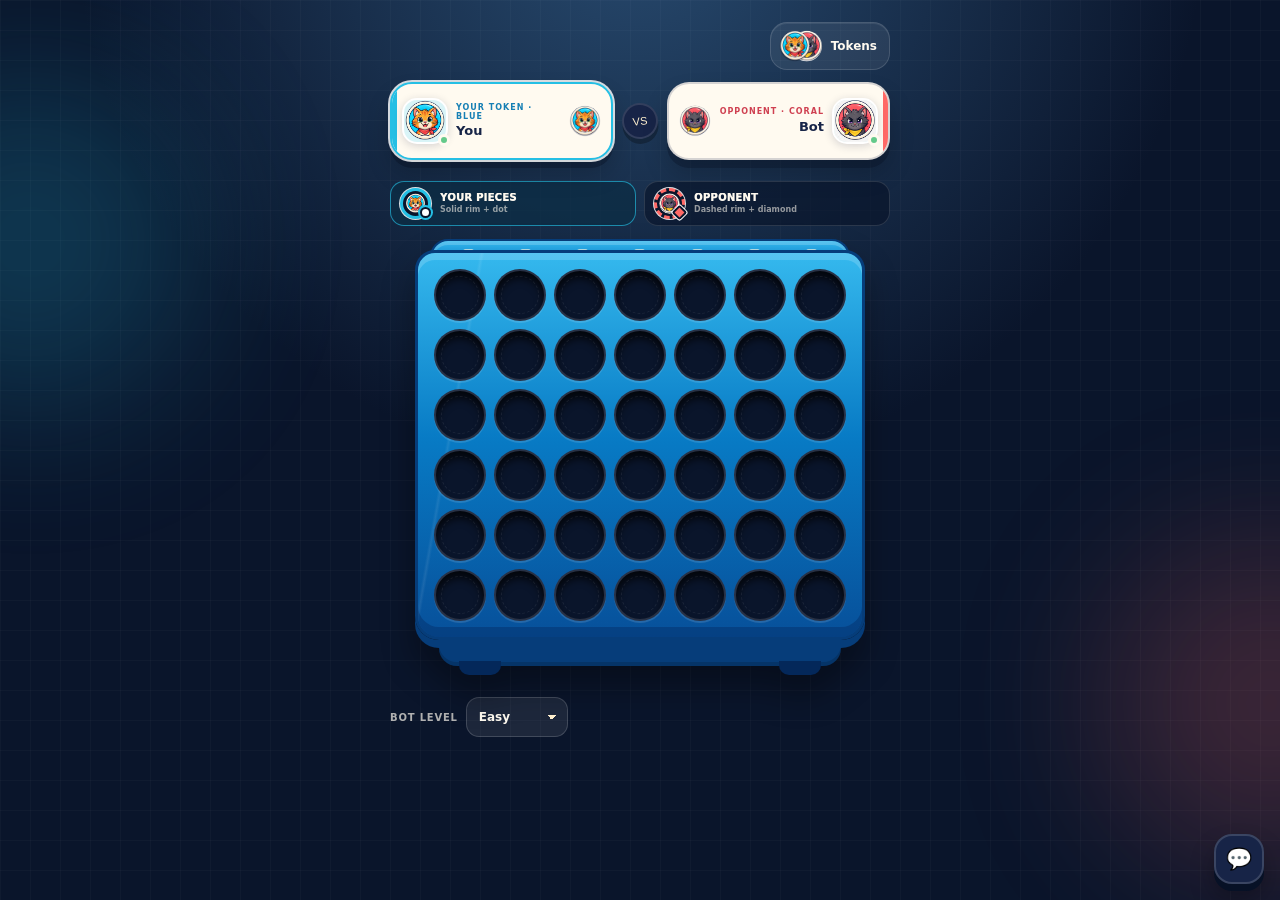
==== index.html @ 266e72fd "Implement tie game logic and enhance UI for tie results" ====
<!doctype html>
<html lang="en">
<head>
<meta charset="utf-8">
<meta name="viewport" content="width=device-width,initial-scale=1,viewport-fit=cover">
<meta name="theme-color" content="#13233f">
<title>Pocket Four</title>
<link rel="stylesheet" href="https://usions.com/usion-design-system.css">
<link rel="stylesheet" href="style.css?v=23">
</head>

<body>

<div class="room-glow room-glow-one" aria-hidden="true"></div>
<div class="room-glow room-glow-two" aria-hidden="true"></div>

<main class="phone game-shell">
  <header class="game-heading">
    <button id="tokenEditBtn" class="token-edit-btn" type="button" aria-label="Choose a token pair">
      <span class="token-edit-stack" aria-hidden="true">
        <img id="tokenEditPreview1" src="assets/tokens/whisker-rivals-1.png" alt="">
        <img id="tokenEditPreview2" src="assets/tokens/whisker-rivals-2.png" alt="">
      </span>
      <span>Tokens</span>
    </button>
  </header>

  <section class="topbar" aria-label="Players">
    <article class="player left" id="player1Panel">
      <div class="player-portrait">
        <img id="player1Avatar" src="assets/tokens/whisker-rivals-1.png" alt="Player one avatar">
        <span class="presence-dot" aria-hidden="true"></span>
      </div>
      <div class="player-copy">
        <span class="seat-label" id="player1SeatLabel">Your token · Blue</span>
        <div class="name" id="player1Name">You</div>
        <div class="wins" id="player1Wins">Wins <span>0</span></div>
      </div>
      <img class="player-token" id="player1Token" src="assets/tokens/whisker-rivals-1.png" alt="Player one token">
    </article>

    <div class="versus-mark" aria-hidden="true"><span>VS</span></div>

    <article class="player right" id="player2Panel">
      <img class="player-token" id="player2Token" src="assets/tokens/whisker-rivals-2.png" alt="Player two token">
      <div class="player-copy player-copy-right">
        <span class="seat-label" id="player2SeatLabel">Opponent · Coral</span>
        <div class="name" id="player2Name">Bot</div>
        <div class="wins" id="player2Wins">Wins <span>0</span></div>
      </div>
      <div class="player-portrait">
        <img id="player2Avatar" src="assets/tokens/whisker-rivals-2.png" alt="Player two avatar">
        <span class="presence-dot" aria-hidden="true"></span>
      </div>
    </article>
  </section>

  <div class="sr-only" id="status" role="status" aria-live="polite">Your turn</div>

  <div class="ownership-legend" id="ownershipLegend" aria-label="Token ownership guide">
    <div class="owner-key owner-key-you" id="yourOwnerKey" data-player="1">
      <span class="owner-token-frame" aria-hidden="true">
        <img id="yourLegendToken" src="assets/tokens/whisker-rivals-1.png" alt="">
      </span>
      <span class="owner-key-copy"><strong>Your pieces</strong><small>Solid rim + dot</small></span>
    </div>
    <div class="owner-key owner-key-opponent" id="opponentOwnerKey" data-player="2">
      <span class="owner-token-frame" aria-hidden="true">
        <img id="opponentLegendToken" src="assets/tokens/whisker-rivals-2.png" alt="">
      </span>
      <span class="owner-key-copy"><strong>Opponent</strong><small>Dashed rim + diamond</small></span>
    </div>
  </div>

  <section class="board-stage" aria-label="Four in a row game board" aria-describedby="ownershipLegend">
    <div class="board-lip" aria-hidden="true">
      <span></span><span></span><span></span><span></span><span></span><span></span><span></span>
    </div>
    <div id="board"></div>
    <div class="board-foot" aria-hidden="true"><span></span><span></span></div>
  </section>

  <div id="winnerBanner" class="winner-banner" hidden>
    <span class="winner-banner-emoji" id="winnerEmoji">🏆</span>
    <span class="winner-banner-text"><strong id="winnerNameDisplay">Player</strong><span id="winnerVerb"> wins the shelf!</span></span>
    <div class="winner-banner-actions">
      <button class="winner-btn" id="winnerPlayAgain" type="button">Rematch</button>
    </div>
  </div>

  <div class="controls">
    <label class="difficulty-control" id="difficultyControl">
      <span>Bot level</span>
      <select id="difficulty">
        <option value="1">Easy</option>
        <option value="3">Medium</option>
        <option value="5">Hard</option>
      </select>
    </label>
  </div>
</main>

<button id="chatToggle" class="chat-toggle" type="button"
  aria-label="Түргэн чат" aria-expanded="false" aria-controls="chatPicker">💬</button>
<div id="chatPicker" class="chat-picker" aria-hidden="true">
  <div class="chat-picker-title">Түргэн чат</div>
  <div class="chat-phrases" id="chatPhrases"></div>
  <form id="customChatForm" class="custom-chat-form" hidden>
    <button id="customChatBack" class="custom-chat-back" type="button" aria-label="Back to quick chat">←</button>
    <input id="customChatInput" class="custom-chat-input" type="text" maxlength="80"
      autocomplete="off" enterkeyhint="send" aria-label="Custom message" placeholder="Type a message…">
    <button class="custom-chat-send" type="submit">Send</button>
  </form>
</div>

<div id="reactionLayer" class="reaction-layer" aria-live="polite"></div>

<div id="waitingOverlay" class="waiting-overlay" aria-hidden="true">
  <section class="waiting-card" role="dialog" aria-modal="true" aria-labelledby="prepTitle">
    <header class="prep-header">
      <div>
        <p class="prep-kicker">Match preparation</p>
        <h2 id="prepTitle">Choose your token pair</h2>
        <p id="prepSubtitle">Pick a set now. Your seat decides which side you play.</p>
      </div>
      <button id="tokenPickerClose" class="picker-close" type="button" aria-label="Close token picker">×</button>
    </header>

    <div id="tokenSetGrid" class="token-set-grid" role="radiogroup" aria-label="Token pairs"></div>

    <footer class="prep-footer">
      <div class="selected-pair" aria-live="polite">
        <span class="selected-pair-label">Selected</span>
        <strong id="selectedTokenName">Whisker Rivals</strong>
      </div>
      <button id="tokenConfirmBtn" class="confirm-token-btn" type="button">Use this pair</button>
    </footer>

    <div class="lobby-wait" id="lobbyWait">
      <div class="waiting-spinner" aria-hidden="true"></div>
      <div>
        <p class="waiting-text">Waiting for opponent…</p>
        <p class="waiting-note">You can keep browsing while the room fills.</p>
      </div>
      <div class="waiting-actions">
        <button class="waiting-invite-btn hidden" id="inviteBtn" type="button">Invite a friend</button>
        <button class="waiting-bot-btn" id="playBotBtn" type="button">Play the bot</button>
      </div>
    </div>
  </section>
</div>

<script src="https://usions.com/usion-sdk.js"></script>
<script src="script.js?v=25"></script>

</body>
</html>
---- style.css ----
:root{
  --night:#13233f;
  --night-deep:#0a152b;
  --ink:#172447;
  --muted:#6e7690;
  --paper:#fffaf0;
  --cream:#fff0cf;
  --blue:#25bfe4;
  --blue-deep:#167fb4;
  --board-light:#35b9ee;
  --board-mid:#087bc5;
  --board-deep:#07509a;
  --board-edge:#063d7a;
  --board-shadow:#04285a;
  --coral:#ff6966;
  --coral-deep:#cf4051;
  --gold:#ffd166;
  --green:#64c98a;
  --cell-size:clamp(34px,10.35vw,52px);
  --cell-gap:clamp(5px,1.6vw,8px);
  color-scheme:dark;
}

*{box-sizing:border-box}

.sr-only{
  position:absolute!important;
  width:1px!important;
  height:1px!important;
  padding:0!important;
  margin:-1px!important;
  overflow:hidden!important;
  clip:rect(0,0,0,0)!important;
  white-space:nowrap!important;
  border:0!important;
}

html{min-height:100%;background:var(--night-deep)}

body{
  margin:0;
  min-height:100vh;
  min-height:100svh;
  overflow-x:hidden;
  background:
    linear-gradient(rgba(255,255,255,.025) 1px,transparent 1px),
    linear-gradient(90deg,rgba(255,255,255,.025) 1px,transparent 1px),
    radial-gradient(circle at 50% -10%,#284b70 0,transparent 48%),
    var(--night-deep);
  background-size:30px 30px,30px 30px,auto,auto;
  color:var(--paper);
  display:flex;
  justify-content:center;
  font-family:"Avenir Next","Segoe UI",system-ui,sans-serif;
  -webkit-font-smoothing:antialiased;
  -webkit-user-select:none;
  user-select:none;
  -webkit-touch-callout:none;
}

button,select,input{font:inherit}
button{touch-action:manipulation}
button:focus-visible,select:focus-visible,input:focus-visible,.cell:focus-visible{
  outline:3px solid var(--gold);
  outline-offset:3px;
}

.room-glow{
  position:fixed;
  width:340px;
  height:340px;
  border-radius:50%;
  filter:blur(80px);
  opacity:.2;
  pointer-events:none;
}

.room-glow-one{left:-140px;top:8%;background:var(--blue)}
.room-glow-two{right:-160px;bottom:3%;background:var(--coral)}

.game-shell{
  position:relative;
  z-index:1;
  width:100%;
  max-width:560px;
  min-height:100svh;
  padding:max(22px,env(safe-area-inset-top)) 18px max(28px,env(safe-area-inset-bottom));
  display:flex;
  flex-direction:column;
  align-items:center;
}

.game-heading{
  width:min(100%,500px);
  display:flex;
  align-items:center;
  justify-content:flex-end;
  gap:16px;
  margin-bottom:12px;
}

.game-kicker,.prep-kicker{
  margin:0 0 3px;
  color:var(--gold);
  font-size:10px;
  font-weight:900;
  letter-spacing:1.7px;
  text-transform:uppercase;
}

.game-heading h1{
  margin:0;
  font-family:"Cooper Black","Arial Rounded MT Bold",system-ui,sans-serif;
  font-size:clamp(27px,7vw,38px);
  font-weight:900;
  line-height:.95;
  letter-spacing:-1.4px;
  color:var(--paper);
  text-shadow:0 3px 0 rgba(0,0,0,.28);
}

.token-edit-btn{
  min-height:46px;
  padding:7px 12px 7px 8px;
  border:1px solid rgba(255,255,255,.14);
  border-radius:17px;
  display:flex;
  align-items:center;
  gap:8px;
  background:rgba(255,255,255,.07);
  color:var(--paper);
  font-size:12px;
  font-weight:850;
  cursor:pointer;
  box-shadow:inset 0 1px rgba(255,255,255,.08);
  transition:transform .16s ease,background .16s ease;
}

.token-edit-btn:hover{background:rgba(255,255,255,.12);transform:translateY(-1px)}
.token-edit-btn:active{transform:translateY(1px)}

.token-edit-stack{position:relative;width:44px;height:32px;display:block}
.token-edit-stack img{
  position:absolute;
  top:0;
  width:32px;
  height:32px;
  border-radius:50%;
  object-fit:cover;
  clip-path:circle(48%);
  filter:drop-shadow(0 2px 2px rgba(0,0,0,.28));
}
.token-edit-stack img:first-child{left:0;z-index:2}
.token-edit-stack img:last-child{right:0}

.topbar{
  width:min(100%,500px);
  display:grid;
  grid-template-columns:minmax(0,1fr) 38px minmax(0,1fr);
  align-items:stretch;
  gap:8px;
  margin-bottom:12px;
}

.player{
  position:relative;
  min-width:0;
  min-height:78px;
  padding:10px;
  border:2px solid rgba(23,36,71,.1);
  border-radius:22px;
  display:flex;
  align-items:center;
  gap:8px;
  overflow:hidden;
  background:var(--paper);
  color:var(--ink);
  box-shadow:0 8px 0 rgba(4,13,29,.28),0 14px 25px rgba(0,0,0,.2);
}

.player::before{
  content:"";
  position:absolute;
  inset:0 auto 0 0;
  width:5px;
  background:var(--blue);
}

.player.right::before{left:auto;right:0;background:var(--coral)}

.player.is-you{
  border-color:var(--owner-accent,var(--blue));
  box-shadow:0 0 0 2px rgba(255,255,255,.82),0 8px 0 rgba(4,13,29,.3),0 14px 25px rgba(0,0,0,.2);
}
.player.left{--owner-accent:var(--blue)}
.player.right{--owner-accent:var(--coral)}
.player.is-opponent{border-color:rgba(23,36,71,.18)}

.player-portrait{
  position:relative;
  flex:0 0 46px;
  width:46px;
  height:46px;
}

.player-portrait img{
  width:100%;
  height:100%;
  border-radius:15px;
  object-fit:cover;
  background:#d9f4f7;
  border:2px solid #fff;
  box-shadow:0 2px 8px rgba(23,36,71,.18);
}

.presence-dot{
  position:absolute;
  right:-2px;
  bottom:-2px;
  width:12px;
  height:12px;
  border:3px solid var(--paper);
  border-radius:50%;
  background:var(--green);
}

.player-copy{min-width:0;flex:1}
.player-copy-right{text-align:right}
.seat-label{
  display:block;
  color:var(--blue-deep);
  font-size:8px;
  line-height:1.1;
  font-weight:900;
  letter-spacing:1px;
  text-transform:uppercase;
}
.right .seat-label{color:var(--coral-deep)}

.player .name{
  max-width:100%;
  margin-top:2px;
  overflow:hidden;
  text-overflow:ellipsis;
  white-space:nowrap;
  font-size:13px;
  font-weight:900;
}

.player .wins{margin-top:2px;color:var(--muted);font-size:10px;font-weight:750}
.player .wins span{color:var(--ink);font-size:12px;font-weight:950}

.player-token{
  flex:0 0 32px;
  width:32px;
  height:32px;
  border-radius:50%;
  object-fit:cover;
  clip-path:circle(48%);
  filter:drop-shadow(0 2px 2px rgba(23,36,71,.25));
}

.versus-mark{display:flex;align-items:center;justify-content:center}
.versus-mark span{
  width:36px;
  height:36px;
  border-radius:50%;
  display:grid;
  place-items:center;
  background:var(--ink);
  color:var(--cream);
  border:2px solid rgba(255,255,255,.12);
  font-family:"Cooper Black","Arial Rounded MT Bold",sans-serif;
  font-size:11px;
  transform:rotate(-6deg);
  box-shadow:0 5px 0 rgba(0,0,0,.28);
}

.turn-indicator{
  position:relative;
  width:min(100%,500px);
  min-height:42px;
  padding:10px 50px;
  border:1px solid rgba(255,255,255,.14);
  border-radius:15px;
  background:rgba(255,255,255,.07);
  color:var(--paper);
  text-align:center;
  font-size:13px;
  font-weight:850;
  letter-spacing:.15px;
  box-shadow:inset 0 1px rgba(255,255,255,.06);
}

.turn-indicator::before{
  content:"";
  position:absolute;
  left:14px;
  top:50%;
  width:24px;
  height:6px;
  border-radius:99px;
  background:linear-gradient(90deg,var(--blue),var(--coral));
  transform:translateY(-50%);
  box-shadow:0 0 14px rgba(37,191,228,.5);
}
.turn-indicator[data-owner]::before{
  width:11px;
  height:11px;
  border:2px solid var(--night-deep);
  background:var(--blue);
  box-shadow:0 0 0 2px #fff,0 0 14px rgba(37,191,228,.55);
}
.turn-indicator[data-player="2"]::before{background:var(--coral);box-shadow:0 0 0 2px #fff,0 0 14px rgba(255,105,102,.55)}
.turn-indicator[data-owner="opponent"]::before{border-radius:2px;transform:translateY(-50%) rotate(45deg)}

.ownership-legend{
  width:min(100%,500px);
  margin-top:9px;
  display:grid;
  grid-template-columns:repeat(2,minmax(0,1fr));
  gap:8px;
}

.owner-key{
  --chip-color:var(--blue);
  min-width:0;
  min-height:44px;
  padding:6px 9px;
  border:1px solid rgba(255,255,255,.13);
  border-radius:14px;
  display:flex;
  align-items:center;
  gap:9px;
  background:rgba(7,18,39,.58);
  color:var(--paper);
}

.owner-key[data-player="2"]{--chip-color:var(--coral)}
.owner-key-you{border-color:color-mix(in srgb,var(--chip-color) 65%,transparent);background:color-mix(in srgb,var(--chip-color) 12%,rgba(7,18,39,.72))}

.owner-token-frame{
  position:relative;
  flex:0 0 31px;
  width:31px;
  height:31px;
  padding:2px;
  border:3px solid var(--chip-color);
  border-radius:50%;
  background:var(--night-deep);
  box-shadow:0 0 0 1px rgba(255,255,255,.85);
}
.owner-key-opponent .owner-token-frame{border-style:dashed}
.owner-token-frame img{width:100%;height:100%;border-radius:50%;object-fit:cover;clip-path:circle(49%)}
.owner-token-frame::after{
  content:"";
  position:absolute;
  z-index:2;
  right:-3px;
  bottom:-2px;
  width:7px;
  height:7px;
  border:2px solid var(--night-deep);
  border-radius:50%;
  background:#fff;
  box-shadow:0 0 0 2px var(--chip-color);
}
.owner-key-opponent .owner-token-frame::after{
  border-radius:2px;
  background:var(--chip-color);
  box-shadow:0 0 0 1px #fff;
  transform:rotate(45deg);
}
.owner-key-copy{min-width:0;display:flex;flex-direction:column;line-height:1.05}
.owner-key-copy strong{overflow:hidden;text-overflow:ellipsis;white-space:nowrap;font-size:10px;font-weight:950;letter-spacing:.25px;text-transform:uppercase}
.owner-key-copy small{margin-top:3px;color:rgba(255,250,240,.57);font-size:8px;font-weight:700}

.board-stage{
  position:relative;
  width:max-content;
  max-width:100%;
  margin:13px auto 8px;
  padding-top:11px;
  filter:drop-shadow(0 20px 16px rgba(0,0,0,.34));
}

.board-lip{
  position:absolute;
  z-index:2;
  top:0;
  left:15px;
  right:15px;
  height:23px;
  padding:0 12px;
  display:grid;
  grid-template-columns:repeat(7,1fr);
  gap:var(--cell-gap);
  align-items:center;
  border:2px solid var(--board-edge);
  border-bottom:0;
  border-radius:18px 18px 3px 3px;
  background:linear-gradient(var(--board-light),var(--board-mid));
  box-shadow:inset 0 4px rgba(255,255,255,.18);
}

.board-lip span{
  justify-self:center;
  width:11px;
  height:5px;
  border-radius:99px;
  background:rgba(255,245,223,.65);
}

#board{
  position:relative;
  z-index:3;
  display:grid;
  grid-template-columns:repeat(7,var(--cell-size));
  grid-template-rows:repeat(6,var(--cell-size));
  gap:var(--cell-gap);
  padding:clamp(10px,3vw,16px);
  border:3px solid var(--board-edge);
  border-radius:20px 20px 24px 24px;
  background:
    linear-gradient(100deg,transparent 12%,rgba(255,255,255,.08) 12.5%,transparent 13%),
    linear-gradient(180deg,var(--board-light) 0%,var(--board-mid) 48%,var(--board-deep) 100%);
  box-shadow:
    inset 0 7px rgba(255,255,255,.17),
    inset 0 -10px rgba(1,28,77,.3),
    0 8px 0 var(--board-edge);
}

.board-foot{
  position:relative;
  z-index:1;
  height:22px;
  margin:4px 24px 0;
  border-radius:0 0 18px 18px;
  background:var(--board-edge);
  box-shadow:inset 0 -4px rgba(0,0,0,.15);
}

.board-foot span{
  position:absolute;
  bottom:-9px;
  width:42px;
  height:14px;
  border-radius:0 0 10px 10px;
  background:var(--board-shadow);
}
.board-foot span:first-child{left:20px}
.board-foot span:last-child{right:20px}

.cell{
  position:relative;
  width:var(--cell-size);
  height:var(--cell-size);
  padding:0;
  overflow:hidden;
  border:2px solid rgba(255,255,255,.12);
  border-radius:50%;
  display:flex;
  align-items:center;
  justify-content:center;
  background:var(--night-deep);
  cursor:pointer;
  box-shadow:
    inset 0 7px 9px rgba(0,0,0,.72),
    0 2px 0 rgba(255,255,255,.12);
  transition:transform .14s ease,filter .14s ease;
}

.cell:hover{transform:translateY(-1px);filter:brightness(1.12)}
.cell:active{transform:scale(.95)}

.cell::before{
  content:"";
  position:absolute;
  inset:11%;
  border-radius:50%;
  border:1px dashed rgba(255,255,255,.07);
  pointer-events:none;
}

.cell[data-player="1"],.drop-disk[data-player="1"]{
  --chip-color:var(--blue);
  --chip-well:#083c5b;
}
.cell[data-player="2"],.drop-disk[data-player="2"]{
  --chip-color:var(--coral);
  --chip-well:#5c1b31;
}
.cell[data-player]{
  border-color:color-mix(in srgb,var(--chip-color) 78%,white);
  background:var(--chip-well);
  box-shadow:inset 0 7px 9px rgba(0,0,0,.68),0 0 0 2px rgba(255,255,255,.18),0 2px 0 rgba(255,255,255,.15);
}

.token-art{
  position:relative;
  z-index:2;
  width:90%;
  height:90%;
  border-radius:50%;
  object-fit:cover;
  clip-path:circle(48%);
  pointer-events:none;
  filter:drop-shadow(0 3px 2px rgba(0,0,0,.35));
  animation:tokenSettle .24s cubic-bezier(.2,.9,.3,1.35) both;
}

.cell[data-player] .token-art,
.drop-disk[data-player] .token-art{
  width:80%;
  height:80%;
  border:4px solid var(--chip-color);
  outline:2px solid rgba(255,255,255,.92);
  outline-offset:0;
  clip-path:none;
  box-sizing:border-box;
  filter:drop-shadow(0 3px 2px rgba(0,0,0,.42));
}
.cell[data-owner="opponent"] .token-art,
.drop-disk[data-owner="opponent"] .token-art{border-style:dashed}

.cell[data-owner]::after{
  content:"";
  position:absolute;
  z-index:4;
  right:7%;
  bottom:7%;
  width:8px;
  height:8px;
  border:2px solid var(--night-deep);
  border-radius:50%;
  background:#fff;
  box-shadow:0 0 0 2px var(--chip-color),0 2px 3px rgba(0,0,0,.35);
  pointer-events:none;
}
.cell[data-owner="opponent"]::after{
  border-radius:2px;
  background:var(--chip-color);
  box-shadow:0 0 0 1px #fff,0 2px 3px rgba(0,0,0,.35);
  transform:rotate(45deg);
}

.drop-disk{
  position:absolute;
  z-index:10;
  border-radius:50%;
  display:grid;
  place-items:center;
  overflow:visible;
  pointer-events:none;
}

.drop-disk .token-art{animation:none}

.cell.last-inserted{animation:lastInsertedGlow 1.2s ease-in-out infinite alternate}
.cell.winner{z-index:5;animation:winnerCell .58s ease infinite alternate!important}
.cell.winner .token-art{filter:drop-shadow(0 0 9px var(--gold)) brightness(1.12)}

@keyframes tokenSettle{from{transform:scale(.62) rotate(-9deg)}to{transform:scale(1) rotate(0)}}
@keyframes lastInsertedGlow{from{box-shadow:inset 0 7px 9px rgba(0,0,0,.72),0 0 0 2px rgba(255,209,102,.45)}to{box-shadow:inset 0 7px 9px rgba(0,0,0,.72),0 0 0 4px rgba(255,209,102,.95),0 0 18px rgba(255,209,102,.55)}}
@keyframes winnerCell{from{transform:translateY(0) scale(1)}to{transform:translateY(-3px) scale(1.08)}}

.controls{
  width:min(100%,500px);
  min-height:54px;
  margin-top:16px;
  display:flex;
  align-items:center;
  justify-content:space-between;
  gap:12px;
}

.difficulty-control{
  display:flex;
  align-items:center;
  gap:8px;
  color:rgba(255,250,240,.68);
  font-size:10px;
  font-weight:850;
  letter-spacing:.8px;
  text-transform:uppercase;
}

select{
  min-height:40px;
  padding:7px 34px 7px 12px;
  border:1px solid rgba(255,255,255,.16);
  border-radius:13px;
  appearance:none;
  -webkit-appearance:none;
  background:
    linear-gradient(45deg,transparent 50%,var(--cream) 50%) calc(100% - 15px) 17px/5px 5px no-repeat,
    linear-gradient(135deg,var(--cream) 50%,transparent 50%) calc(100% - 10px) 17px/5px 5px no-repeat,
    rgba(255,255,255,.08);
  color:var(--paper);
  font-size:12px;
  font-weight:800;
  cursor:pointer;
}

select option{background:var(--night);color:var(--paper)}
.board-tip{margin:0;color:rgba(255,250,240,.55);font-size:11px;line-height:1.35;text-align:right}

.winner-banner{
  width:min(100%,500px);
  margin-top:18px;
  padding:12px 13px;
  border:2px solid rgba(23,36,71,.1);
  border-radius:20px;
  display:flex;
  align-items:center;
  gap:10px;
  flex-wrap:wrap;
  position:relative;
  overflow:hidden;
  background:var(--paper);
  color:var(--ink);
  box-shadow:0 8px 0 rgba(4,13,29,.26),0 14px 28px rgba(0,0,0,.2);
  animation:bannerSlide .34s cubic-bezier(.2,.9,.3,1.3);
}
.winner-banner[hidden]{display:none}
.winner-banner.tie-result{
  border-color:rgba(255,209,102,.72);
  background:linear-gradient(135deg,#fffaf0,#fff0c8);
  box-shadow:0 0 0 3px rgba(255,209,102,.14),0 8px 0 rgba(4,13,29,.26),0 14px 28px rgba(0,0,0,.2);
}
.winner-banner.tie-result .winner-banner-text strong{font-size:17px;letter-spacing:1.5px}
.winner-banner-emoji{font-size:27px;animation:bounce .55s ease .08s both}
.winner-banner-text{font-size:13px;font-weight:750}
.winner-banner-text strong{font-weight:950}
.winner-banner-actions{margin-left:auto}
.winner-btn{
  min-height:38px;
  padding:8px 15px;
  border:0;
  border-radius:13px;
  background:var(--ink);
  color:var(--paper);
  font-size:12px;
  font-weight:900;
  cursor:pointer;
  box-shadow:0 4px 0 #071126;
}
.winner-btn:active{transform:translateY(2px);box-shadow:0 2px 0 #071126}
.winner-btn:disabled{opacity:.48;cursor:not-allowed}

@keyframes bannerSlide{from{transform:translateY(9px);opacity:0}to{transform:none;opacity:1}}
@keyframes bounce{0%{transform:scale(0) rotate(-18deg)}65%{transform:scale(1.25) rotate(8deg)}100%{transform:scale(1)}}

.confetti-piece{position:absolute;width:8px;height:8px;border-radius:2px;animation:confettiFall 1.4s ease-out forwards}
@keyframes confettiFall{0%{transform:translateY(-10px) rotate(0);opacity:1}100%{transform:translateY(220px) rotate(720deg);opacity:0}}

/* Multiplayer preparation and paired token cabinet */
.waiting-overlay{
  display:none;
  position:fixed;
  inset:0;
  z-index:80;
  padding:max(14px,env(safe-area-inset-top)) 14px max(14px,env(safe-area-inset-bottom));
  align-items:center;
  justify-content:center;
  background:rgba(7,16,34,.78);
  backdrop-filter:blur(13px);
}

.waiting-overlay.show{display:flex;animation:fadeIn .2s ease}
.waiting-overlay[aria-hidden="false"]{display:flex}
@keyframes fadeIn{from{opacity:0}to{opacity:1}}

.waiting-card{
  width:min(620px,100%);
  max-height:min(820px,calc(100svh - 28px));
  overflow:hidden;
  border:1px solid rgba(255,255,255,.13);
  border-radius:28px;
  display:grid;
  grid-template-rows:auto minmax(130px,1fr) auto auto;
  background:#101e37;
  color:var(--paper);
  box-shadow:0 30px 80px rgba(0,0,0,.55),inset 0 1px rgba(255,255,255,.08);
  animation:drawerIn .34s cubic-bezier(.2,.9,.25,1.15);
}

@keyframes drawerIn{from{opacity:0;transform:translateY(18px) scale(.97)}to{opacity:1;transform:none}}

.prep-header{
  padding:20px 20px 14px;
  display:flex;
  justify-content:space-between;
  align-items:flex-start;
  gap:18px;
  border-bottom:1px solid rgba(255,255,255,.08);
}

.prep-header h2{
  margin:0;
  font-family:"Cooper Black","Arial Rounded MT Bold",system-ui,sans-serif;
  font-size:clamp(24px,6vw,34px);
  line-height:1;
  letter-spacing:-.8px;
}
.prep-header p:last-child{max-width:410px;margin:7px 0 0;color:rgba(255,250,240,.61);font-size:12px;line-height:1.4}
.picker-close{
  flex:0 0 38px;
  width:38px;
  height:38px;
  border:1px solid rgba(255,255,255,.13);
  border-radius:13px;
  background:rgba(255,255,255,.07);
  color:var(--paper);
  font-size:25px;
  line-height:1;
  cursor:pointer;
}
.waiting-overlay[data-phase="waiting"] .picker-close{display:none}

.token-set-grid{
  padding:15px;
  overflow:auto;
  overscroll-behavior:contain;
  display:grid;
  grid-template-columns:repeat(3,minmax(0,1fr));
  gap:10px;
  scrollbar-color:rgba(255,255,255,.22) transparent;
}

.token-set-card{
  position:relative;
  min-width:0;
  min-height:142px;
  padding:12px 9px 10px;
  border:1px solid rgba(255,255,255,.1);
  border-radius:18px;
  display:flex;
  flex-direction:column;
  align-items:center;
  justify-content:center;
  gap:8px;
  background:rgba(255,255,255,.045);
  color:var(--paper);
  cursor:pointer;
  transition:transform .15s ease,border-color .15s ease,background .15s ease;
}
.token-set-card:hover{transform:translateY(-2px);background:rgba(255,255,255,.08)}
.token-set-card[aria-checked="true"]{
  border-color:var(--gold);
  background:linear-gradient(145deg,rgba(255,209,102,.17),rgba(255,255,255,.07));
  box-shadow:inset 0 0 0 1px rgba(255,209,102,.2),0 7px 18px rgba(0,0,0,.18);
}
.token-set-card[aria-checked="true"]::after{
  content:"✓";
  position:absolute;
  top:8px;
  right:8px;
  width:22px;
  height:22px;
  border-radius:50%;
  display:grid;
  place-items:center;
  background:var(--gold);
  color:var(--ink);
  font-size:12px;
  font-weight:950;
}

.token-card-pair{position:relative;width:104px;height:66px}
.token-card-pair img{
  position:absolute;
  top:0;
  width:66px;
  height:66px;
  border-radius:50%;
  object-fit:cover;
  clip-path:circle(48%);
  filter:drop-shadow(0 4px 3px rgba(0,0,0,.32));
}
.token-card-pair img:first-child{left:0;z-index:2;transform:rotate(-4deg)}
.token-card-pair img:last-child{right:0;transform:rotate(4deg)}
.token-set-name{font-size:11px;font-weight:900;line-height:1.2;text-align:center}
.token-set-sides{color:rgba(255,250,240,.48);font-size:8px;font-weight:850;letter-spacing:.9px;text-transform:uppercase}

.prep-footer{
  padding:12px 16px;
  border-top:1px solid rgba(255,255,255,.08);
  display:flex;
  align-items:center;
  justify-content:space-between;
  gap:14px;
  background:rgba(4,12,27,.28);
}
.selected-pair{min-width:0;display:flex;flex-direction:column}
.selected-pair-label{color:rgba(255,250,240,.46);font-size:8px;font-weight:900;letter-spacing:1.1px;text-transform:uppercase}
.selected-pair strong{overflow:hidden;text-overflow:ellipsis;white-space:nowrap;font-size:12px}
.confirm-token-btn{
  min-height:44px;
  padding:10px 20px;
  border:0;
  border-radius:14px;
  background:var(--gold);
  color:var(--ink);
  font-size:12px;
  font-weight:950;
  cursor:pointer;
  box-shadow:0 5px 0 #b77e29;
}
.confirm-token-btn:active{transform:translateY(2px);box-shadow:0 3px 0 #b77e29}

.lobby-wait{
  display:flex;
  align-items:center;
  gap:11px;
  padding:12px 16px;
  border-top:1px solid rgba(255,255,255,.08);
  background:rgba(37,191,228,.08);
}
.waiting-overlay[data-phase="ready"] .lobby-wait,.waiting-overlay[data-phase="picker"] .lobby-wait{display:none}
.waiting-spinner{
  flex:0 0 26px;
  width:26px;
  height:26px;
  border:3px solid rgba(255,255,255,.14);
  border-top-color:var(--blue);
  border-radius:50%;
  animation:spin .75s linear infinite;
}
@keyframes spin{to{transform:rotate(360deg)}}
.waiting-text{margin:0;font-size:12px;font-weight:900}
.waiting-note{margin:2px 0 0;color:rgba(255,250,240,.5);font-size:9px}
.waiting-actions{margin-left:auto;display:flex;gap:7px;flex-wrap:wrap;justify-content:flex-end}
.waiting-invite-btn,.waiting-bot-btn{
  min-height:35px;
  padding:7px 11px;
  border-radius:11px;
  font-size:10px;
  font-weight:900;
  cursor:pointer;
}
.waiting-invite-btn{border:0;background:var(--blue);color:var(--night-deep)}
.waiting-bot-btn{border:1px solid rgba(255,255,255,.16);background:rgba(255,255,255,.07);color:var(--paper)}
.hidden{display:none!important}

/* Quick chat */
.chat-toggle{
  display:none;
  position:fixed;
  right:max(16px,env(safe-area-inset-right));
  bottom:max(16px,env(safe-area-inset-bottom));
  z-index:70;
  width:50px;
  height:50px;
  padding:0;
  align-items:center;
  justify-content:center;
  border:2px solid rgba(255,255,255,.15);
  border-radius:18px;
  background:var(--ink);
  color:white;
  font-size:21px;
  cursor:pointer;
  box-shadow:0 7px 0 #071126,0 14px 25px rgba(0,0,0,.3);
}
.chat-toggle.show-btn{display:flex}
.chat-toggle:active{transform:translateY(2px);box-shadow:0 5px 0 #071126}

.chat-picker{
  --chat-keyboard-inset:0px;
  position:fixed;
  right:max(16px,env(safe-area-inset-right));
  bottom:calc(max(16px,env(safe-area-inset-bottom)) + 62px + var(--chat-keyboard-inset));
  z-index:71;
  width:min(336px,calc(100vw - 32px));
  padding:12px;
  border:1px solid rgba(255,255,255,.13);
  border-radius:20px;
  background:rgba(16,30,55,.98);
  box-shadow:0 18px 45px rgba(0,0,0,.45);
  backdrop-filter:blur(14px);
  opacity:0;
  pointer-events:none;
  transform:translateY(8px) scale(.96);
  transform-origin:bottom right;
  transition:opacity .16s,transform .16s;
}
.chat-picker.show{opacity:1;pointer-events:auto;transform:none}
.chat-picker-title{margin:0 2px 10px;color:var(--gold);font-size:9px;font-weight:900;letter-spacing:1.2px;text-transform:uppercase}
.chat-phrases{display:grid;grid-template-columns:repeat(2,minmax(0,1fr));gap:7px}
.chat-phrase{
  min-height:40px;
  padding:8px 10px;
  border:1px solid rgba(255,255,255,.11);
  border-radius:12px;
  background:rgba(255,255,255,.06);
  color:var(--paper);
  font-size:12px;
  font-weight:750;
  cursor:pointer;
}
.chat-phrase:hover{background:rgba(255,255,255,.11)}
.chat-phrase:active{transform:scale(.97)}
.chat-custom-toggle{grid-column:1/-1}
.custom-chat-form{display:flex;gap:7px;margin-top:9px}
.custom-chat-form[hidden]{display:none}
.custom-chat-back,.custom-chat-send{min-height:41px;border-radius:11px;cursor:pointer;font-weight:900}
.custom-chat-back{flex:0 0 41px;padding:0;border:1px solid rgba(255,255,255,.14);background:rgba(255,255,255,.07);color:white;font-size:20px}
.custom-chat-input{min-width:0;flex:1;min-height:41px;padding:8px 11px;border:1px solid rgba(255,255,255,.17);border-radius:11px;outline:none;background:rgba(0,0,0,.2);color:white;font-size:16px;font-weight:650}
.custom-chat-input::placeholder{color:rgba(255,255,255,.45)}
.custom-chat-input:focus{border-color:var(--gold)}
.custom-chat-send{padding:8px 13px;border:0;background:var(--gold);color:var(--ink);font-size:11px}

.reaction-layer{position:fixed;inset:0;z-index:62;pointer-events:none}
.reaction-bubble{
  position:fixed;
  max-width:min(250px,70vw);
  padding:8px 13px;
  border:2px solid var(--ink);
  border-radius:15px;
  background:var(--paper);
  color:var(--ink);
  font-size:12px;
  font-weight:850;
  line-height:1.25;
  overflow-wrap:anywhere;
  box-shadow:0 6px 0 rgba(0,0,0,.24);
  opacity:0;
  transform:translateY(6px) scale(.7);
  transition:opacity .17s,transform .22s cubic-bezier(.2,1.4,.5,1);
}
.reaction-bubble.player-1{border-bottom-left-radius:3px}
.reaction-bubble.player-2{border-bottom-right-radius:3px}
.reaction-bubble.pop{opacity:1;transform:none}
.reaction-bubble.out{opacity:0;transform:translateY(-9px) scale(.94);transition:opacity .4s,transform .4s}

@media (max-width:520px){
  .game-shell{padding-left:12px;padding-right:12px}
  .game-heading{padding:0 4px}
  .player{min-height:70px;padding:8px 7px;gap:5px;border-radius:18px}
  .player-portrait{flex-basis:40px;width:40px;height:40px}
  .player-token{flex-basis:27px;width:27px;height:27px}
  .player .name{font-size:11px}
  .player .wins{font-size:9px}
  .seat-label{font-size:7px}
  .topbar{grid-template-columns:minmax(0,1fr) 31px minmax(0,1fr);gap:5px}
  .versus-mark span{width:31px;height:31px;font-size:9px}
  .token-set-grid{grid-template-columns:repeat(2,minmax(0,1fr))}
  .token-set-card{min-height:128px}
}

@media (max-width:370px){
  :root{--cell-size:clamp(31px,10vw,36px);--cell-gap:4px}
  .game-heading{margin-bottom:13px}
  .game-kicker{display:none}
  .game-heading h1{font-size:26px}
  .token-edit-btn{min-height:40px;padding:5px 9px 5px 6px}
  .token-edit-stack{width:38px;height:28px}
  .token-edit-stack img{width:28px;height:28px}
  .player-token{display:none}
  .board-stage{margin-top:15px}
  .board-tip{display:none}
  .controls{justify-content:center}
  .prep-header{padding:16px 15px 12px}
  .token-set-grid{padding:11px;gap:8px}
  .lobby-wait{align-items:flex-start;flex-wrap:wrap}
  .waiting-actions{width:100%;margin-left:37px;justify-content:flex-start}
}

@media (max-height:700px){
  .game-shell{padding-top:12px}
  .game-heading{margin-bottom:10px}
  .topbar{margin-bottom:9px}
  .board-stage{margin-top:13px}
  .controls{margin-top:10px}
  .waiting-card{max-height:calc(100svh - 18px)}
  .token-set-card{min-height:118px}
}

@media (max-width:600px),(pointer:coarse){
  .chat-toggle.custom-mode{visibility:hidden;pointer-events:none}
  .chat-picker.custom-mode{right:max(8px,env(safe-area-inset-right));bottom:calc(max(8px,env(safe-area-inset-bottom)) + var(--chat-keyboard-inset));width:min(440px,calc(100vw - 16px));max-height:none;padding:8px;overflow:visible;transform-origin:bottom center}
  .chat-picker.custom-mode .chat-picker-title,.chat-picker.custom-mode .chat-phrases{display:none}
  .chat-picker.custom-mode .custom-chat-form{margin:0}
}

@media (prefers-reduced-motion:reduce){
  *,*::before,*::after{animation-duration:.01ms!important;animation-iteration-count:1!important;scroll-behavior:auto!important;transition-duration:.01ms!important}
}
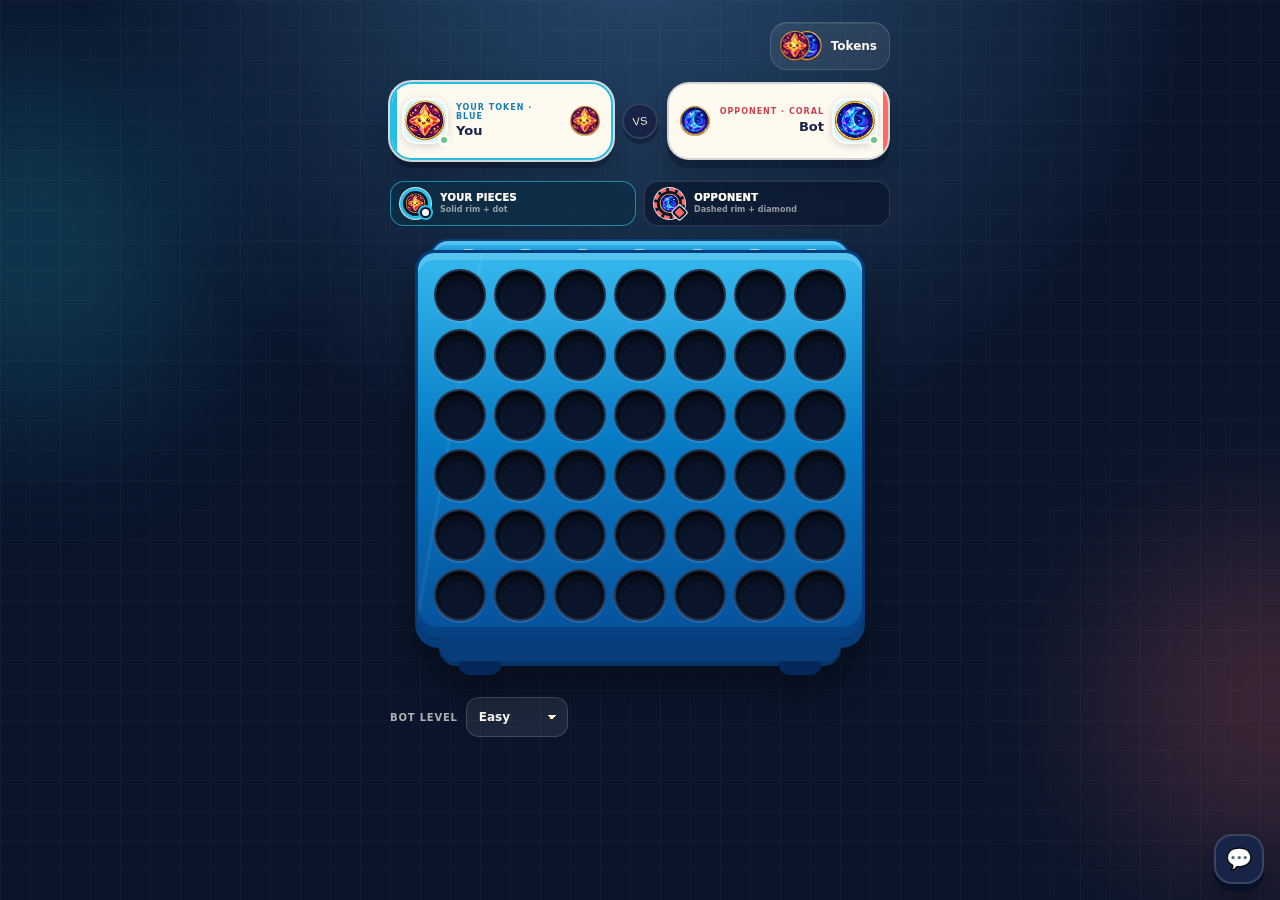
==== commit 26272c91: "Refactor code structure for improved readability and maintainability" ====
--- a/index.html
+++ b/index.html
@@ -18,8 +18,8 @@
   <header class="game-heading">
     <button id="tokenEditBtn" class="token-edit-btn" type="button" aria-label="Choose a token pair">
       <span class="token-edit-stack" aria-hidden="true">
-        <img id="tokenEditPreview1" src="assets/tokens/whisker-rivals-1.png" alt="">
-        <img id="tokenEditPreview2" src="assets/tokens/whisker-rivals-2.png" alt="">
+        <img id="tokenEditPreview1" src="assets/tokens/prism-pals-1.png" alt="">
+        <img id="tokenEditPreview2" src="assets/tokens/prism-pals-2.png" alt="">
       </span>
       <span>Tokens</span>
     </button>
@@ -28,7 +28,7 @@
   <section class="topbar" aria-label="Players">
     <article class="player left" id="player1Panel">
       <div class="player-portrait">
-        <img id="player1Avatar" src="assets/tokens/whisker-rivals-1.png" alt="Player one avatar">
+        <img id="player1Avatar" src="assets/tokens/prism-pals-1.png" alt="Player one avatar">
         <span class="presence-dot" aria-hidden="true"></span>
       </div>
       <div class="player-copy">
@@ -36,20 +36,20 @@
         <div class="name" id="player1Name">You</div>
         <div class="wins" id="player1Wins">Wins <span>0</span></div>
       </div>
-      <img class="player-token" id="player1Token" src="assets/tokens/whisker-rivals-1.png" alt="Player one token">
+      <img class="player-token" id="player1Token" src="assets/tokens/prism-pals-1.png" alt="Player one token">
     </article>
 
     <div class="versus-mark" aria-hidden="true"><span>VS</span></div>
 
     <article class="player right" id="player2Panel">
-      <img class="player-token" id="player2Token" src="assets/tokens/whisker-rivals-2.png" alt="Player two token">
+      <img class="player-token" id="player2Token" src="assets/tokens/prism-pals-2.png" alt="Player two token">
       <div class="player-copy player-copy-right">
         <span class="seat-label" id="player2SeatLabel">Opponent · Coral</span>
         <div class="name" id="player2Name">Bot</div>
         <div class="wins" id="player2Wins">Wins <span>0</span></div>
       </div>
       <div class="player-portrait">
-        <img id="player2Avatar" src="assets/tokens/whisker-rivals-2.png" alt="Player two avatar">
+        <img id="player2Avatar" src="assets/tokens/prism-pals-2.png" alt="Player two avatar">
         <span class="presence-dot" aria-hidden="true"></span>
       </div>
     </article>
@@ -60,13 +60,13 @@
   <div class="ownership-legend" id="ownershipLegend" aria-label="Token ownership guide">
     <div class="owner-key owner-key-you" id="yourOwnerKey" data-player="1">
       <span class="owner-token-frame" aria-hidden="true">
-        <img id="yourLegendToken" src="assets/tokens/whisker-rivals-1.png" alt="">
+        <img id="yourLegendToken" src="assets/tokens/prism-pals-1.png" alt="">
       </span>
       <span class="owner-key-copy"><strong>Your pieces</strong><small>Solid rim + dot</small></span>
     </div>
     <div class="owner-key owner-key-opponent" id="opponentOwnerKey" data-player="2">
       <span class="owner-token-frame" aria-hidden="true">
-        <img id="opponentLegendToken" src="assets/tokens/whisker-rivals-2.png" alt="">
+        <img id="opponentLegendToken" src="assets/tokens/prism-pals-2.png" alt="">
       </span>
       <span class="owner-key-copy"><strong>Opponent</strong><small>Dashed rim + diamond</small></span>
     </div>
@@ -151,7 +151,7 @@
 </div>
 
 <script src="https://usions.com/usion-sdk.js"></script>
-<script src="script.js?v=25"></script>
+<script src="script.js?v=26"></script>
 
 </body>
 </html>
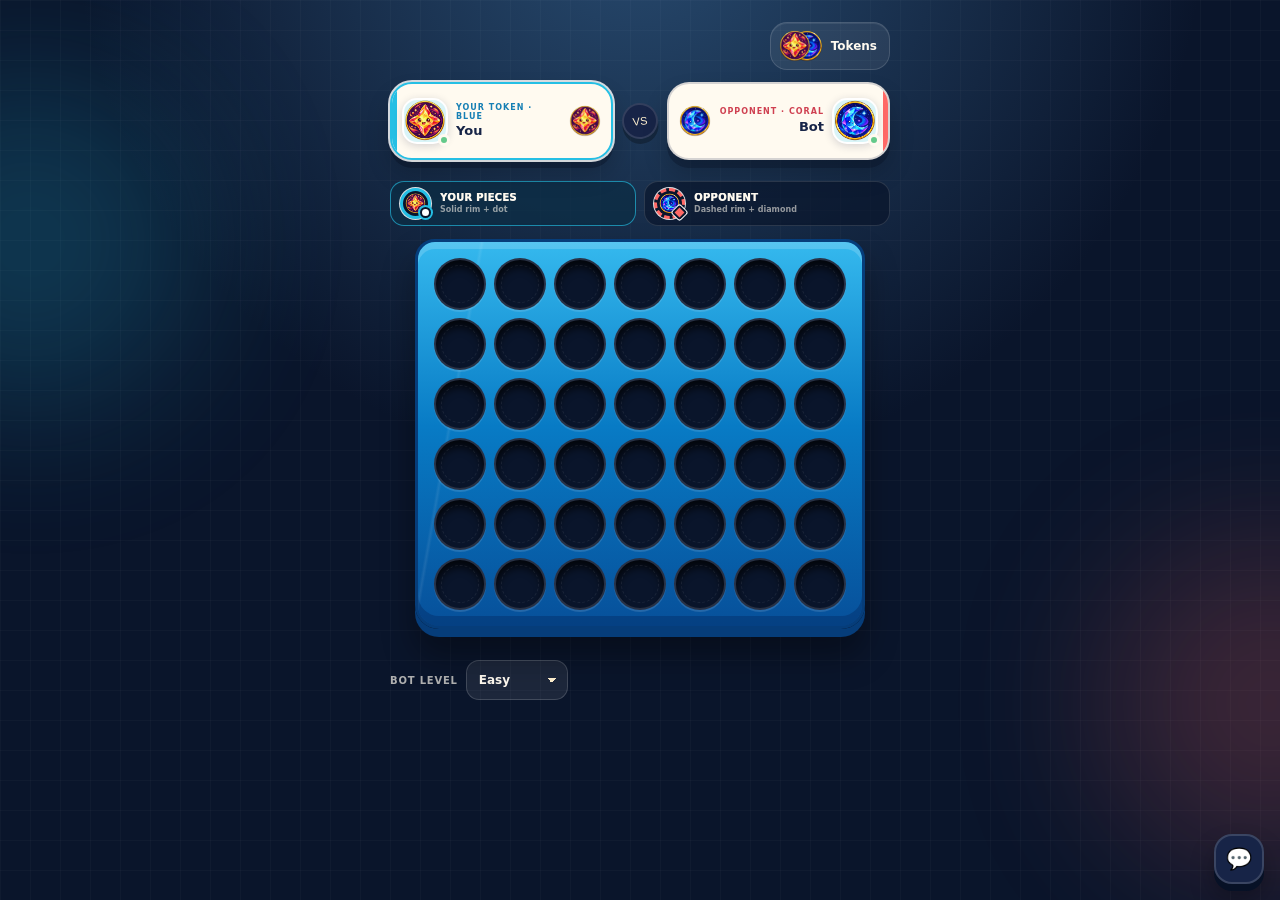
==== commit 3a423e22: "Remove unused board elements from HTML and CSS for cleaner structure" ====
--- a/index.html
+++ b/index.html
@@ -6,7 +6,7 @@
 <meta name="theme-color" content="#13233f">
 <title>Pocket Four</title>
 <link rel="stylesheet" href="https://usions.com/usion-design-system.css">
-<link rel="stylesheet" href="style.css?v=23">
+<link rel="stylesheet" href="style.css?v=24">
 </head>
 
 <body>
@@ -73,11 +73,7 @@
   </div>
 
   <section class="board-stage" aria-label="Four in a row game board" aria-describedby="ownershipLegend">
-    <div class="board-lip" aria-hidden="true">
-      <span></span><span></span><span></span><span></span><span></span><span></span><span></span>
-    </div>
     <div id="board"></div>
-    <div class="board-foot" aria-hidden="true"><span></span><span></span></div>
   </section>
 
   <div id="winnerBanner" class="winner-banner" hidden>
--- a/style.css
+++ b/style.css
@@ -380,35 +380,7 @@
   width:max-content;
   max-width:100%;
   margin:13px auto 8px;
-  padding-top:11px;
   filter:drop-shadow(0 20px 16px rgba(0,0,0,.34));
-}
-
-.board-lip{
-  position:absolute;
-  z-index:2;
-  top:0;
-  left:15px;
-  right:15px;
-  height:23px;
-  padding:0 12px;
-  display:grid;
-  grid-template-columns:repeat(7,1fr);
-  gap:var(--cell-gap);
-  align-items:center;
-  border:2px solid var(--board-edge);
-  border-bottom:0;
-  border-radius:18px 18px 3px 3px;
-  background:linear-gradient(var(--board-light),var(--board-mid));
-  box-shadow:inset 0 4px rgba(255,255,255,.18);
-}
-
-.board-lip span{
-  justify-self:center;
-  width:11px;
-  height:5px;
-  border-radius:99px;
-  background:rgba(255,245,223,.65);
 }
 
 #board{
@@ -429,27 +401,6 @@
     inset 0 -10px rgba(1,28,77,.3),
     0 8px 0 var(--board-edge);
 }
-
-.board-foot{
-  position:relative;
-  z-index:1;
-  height:22px;
-  margin:4px 24px 0;
-  border-radius:0 0 18px 18px;
-  background:var(--board-edge);
-  box-shadow:inset 0 -4px rgba(0,0,0,.15);
-}
-
-.board-foot span{
-  position:absolute;
-  bottom:-9px;
-  width:42px;
-  height:14px;
-  border-radius:0 0 10px 10px;
-  background:var(--board-shadow);
-}
-.board-foot span:first-child{left:20px}
-.board-foot span:last-child{right:20px}
 
 .cell{
   position:relative;
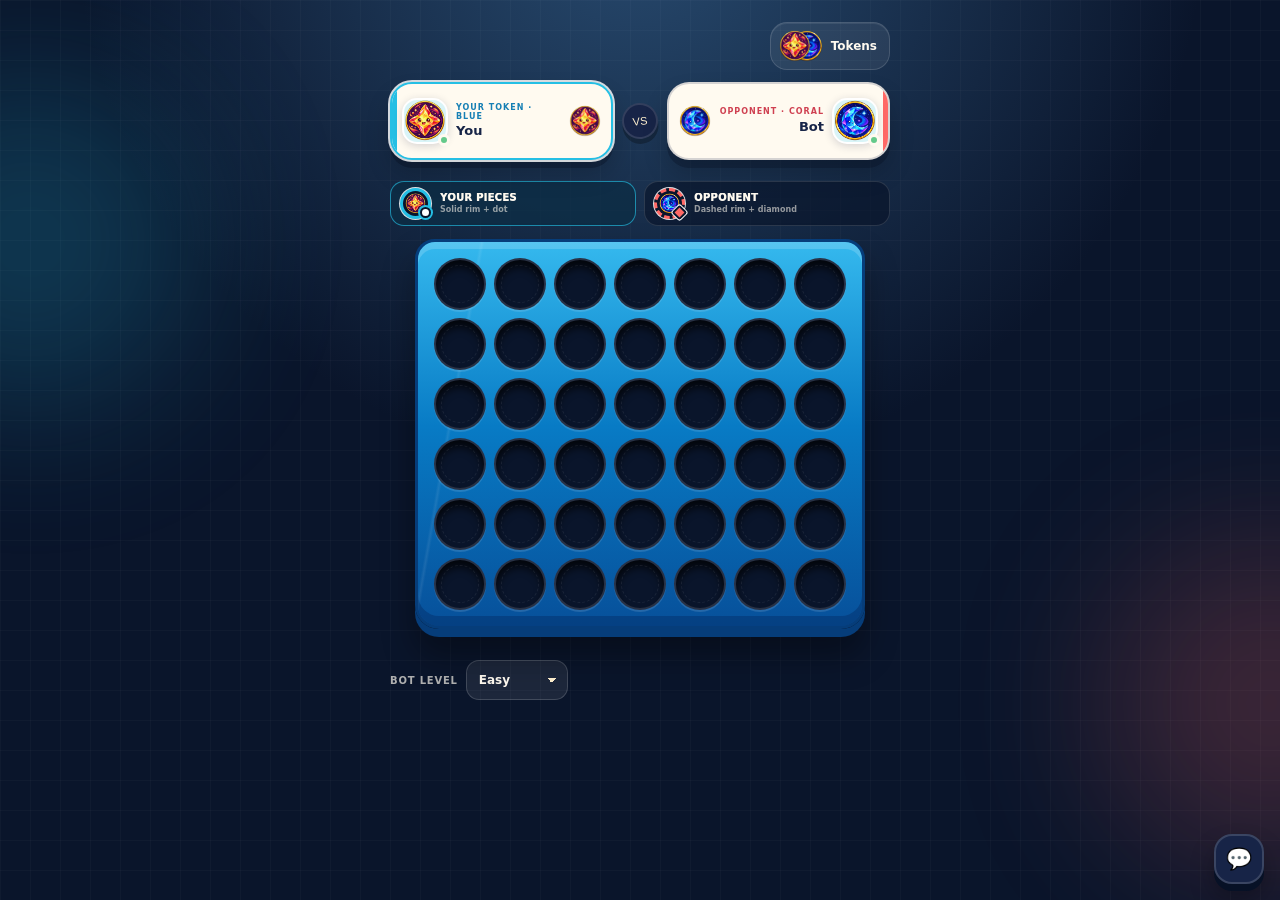
==== commit 628bec32: "Enhance responsive design with safe area insets and update CSS for improved layout" ====
--- a/index.html
+++ b/index.html
@@ -2,11 +2,11 @@
 <html lang="en">
 <head>
 <meta charset="utf-8">
-<meta name="viewport" content="width=device-width,initial-scale=1,viewport-fit=cover">
+<meta name="viewport" content="width=device-width,initial-scale=1,maximum-scale=1,user-scalable=no,viewport-fit=cover">
 <meta name="theme-color" content="#13233f">
 <title>Pocket Four</title>
 <link rel="stylesheet" href="https://usions.com/usion-design-system.css">
-<link rel="stylesheet" href="style.css?v=24">
+<link rel="stylesheet" href="style.css?v=25">
 </head>
 
 <body>
--- a/style.css
+++ b/style.css
@@ -18,6 +18,12 @@
   --green:#64c98a;
   --cell-size:clamp(34px,10.35vw,52px);
   --cell-gap:clamp(5px,1.6vw,8px);
+  /* Usion GameTok runs edge to edge: the room bleeds under the notch and the
+     home indicator, every control stays inside these insets. */
+  --safe-top:env(safe-area-inset-top,0px);
+  --safe-right:env(safe-area-inset-right,0px);
+  --safe-bottom:env(safe-area-inset-bottom,0px);
+  --safe-left:env(safe-area-inset-left,0px);
   color-scheme:dark;
 }
 
@@ -84,7 +90,7 @@
   width:100%;
   max-width:560px;
   min-height:100svh;
-  padding:max(22px,env(safe-area-inset-top)) 18px max(28px,env(safe-area-inset-bottom));
+  padding:max(22px,calc(var(--safe-top) + 10px)) max(18px,var(--safe-right)) max(28px,calc(var(--safe-bottom) + 12px)) max(18px,var(--safe-left));
   display:flex;
   flex-direction:column;
   align-items:center;
@@ -611,7 +617,7 @@
   position:fixed;
   inset:0;
   z-index:80;
-  padding:max(14px,env(safe-area-inset-top)) 14px max(14px,env(safe-area-inset-bottom));
+  padding:max(14px,calc(var(--safe-top) + 10px)) max(14px,var(--safe-right)) max(14px,calc(var(--safe-bottom) + 10px)) max(14px,var(--safe-left));
   align-items:center;
   justify-content:center;
   background:rgba(7,16,34,.78);
@@ -624,7 +630,7 @@
 
 .waiting-card{
   width:min(620px,100%);
-  max-height:min(820px,calc(100svh - 28px));
+  max-height:min(820px,100%);
   overflow:hidden;
   border:1px solid rgba(255,255,255,.13);
   border-radius:28px;
@@ -798,8 +804,8 @@
 .chat-toggle{
   display:none;
   position:fixed;
-  right:max(16px,env(safe-area-inset-right));
-  bottom:max(16px,env(safe-area-inset-bottom));
+  right:max(16px,var(--safe-right));
+  bottom:calc(var(--safe-bottom) + 16px);
   z-index:70;
   width:50px;
   height:50px;
@@ -820,8 +826,8 @@
 .chat-picker{
   --chat-keyboard-inset:0px;
   position:fixed;
-  right:max(16px,env(safe-area-inset-right));
-  bottom:calc(max(16px,env(safe-area-inset-bottom)) + 62px + var(--chat-keyboard-inset));
+  right:max(16px,var(--safe-right));
+  bottom:calc(var(--safe-bottom) + 16px + 62px + var(--chat-keyboard-inset));
   z-index:71;
   width:min(336px,calc(100vw - 32px));
   padding:12px;
@@ -919,18 +925,17 @@
 }
 
 @media (max-height:700px){
-  .game-shell{padding-top:12px}
+  .game-shell{padding-top:max(12px,calc(var(--safe-top) + 10px))}
   .game-heading{margin-bottom:10px}
   .topbar{margin-bottom:9px}
   .board-stage{margin-top:13px}
   .controls{margin-top:10px}
-  .waiting-card{max-height:calc(100svh - 18px)}
   .token-set-card{min-height:118px}
 }
 
 @media (max-width:600px),(pointer:coarse){
   .chat-toggle.custom-mode{visibility:hidden;pointer-events:none}
-  .chat-picker.custom-mode{right:max(8px,env(safe-area-inset-right));bottom:calc(max(8px,env(safe-area-inset-bottom)) + var(--chat-keyboard-inset));width:min(440px,calc(100vw - 16px));max-height:none;padding:8px;overflow:visible;transform-origin:bottom center}
+  .chat-picker.custom-mode{right:max(8px,var(--safe-right));bottom:calc(var(--safe-bottom) + 8px + var(--chat-keyboard-inset));width:min(440px,calc(100vw - 16px));max-height:none;padding:8px;overflow:visible;transform-origin:bottom center}
   .chat-picker.custom-mode .chat-picker-title,.chat-picker.custom-mode .chat-phrases{display:none}
   .chat-picker.custom-mode .custom-chat-form{margin:0}
 }
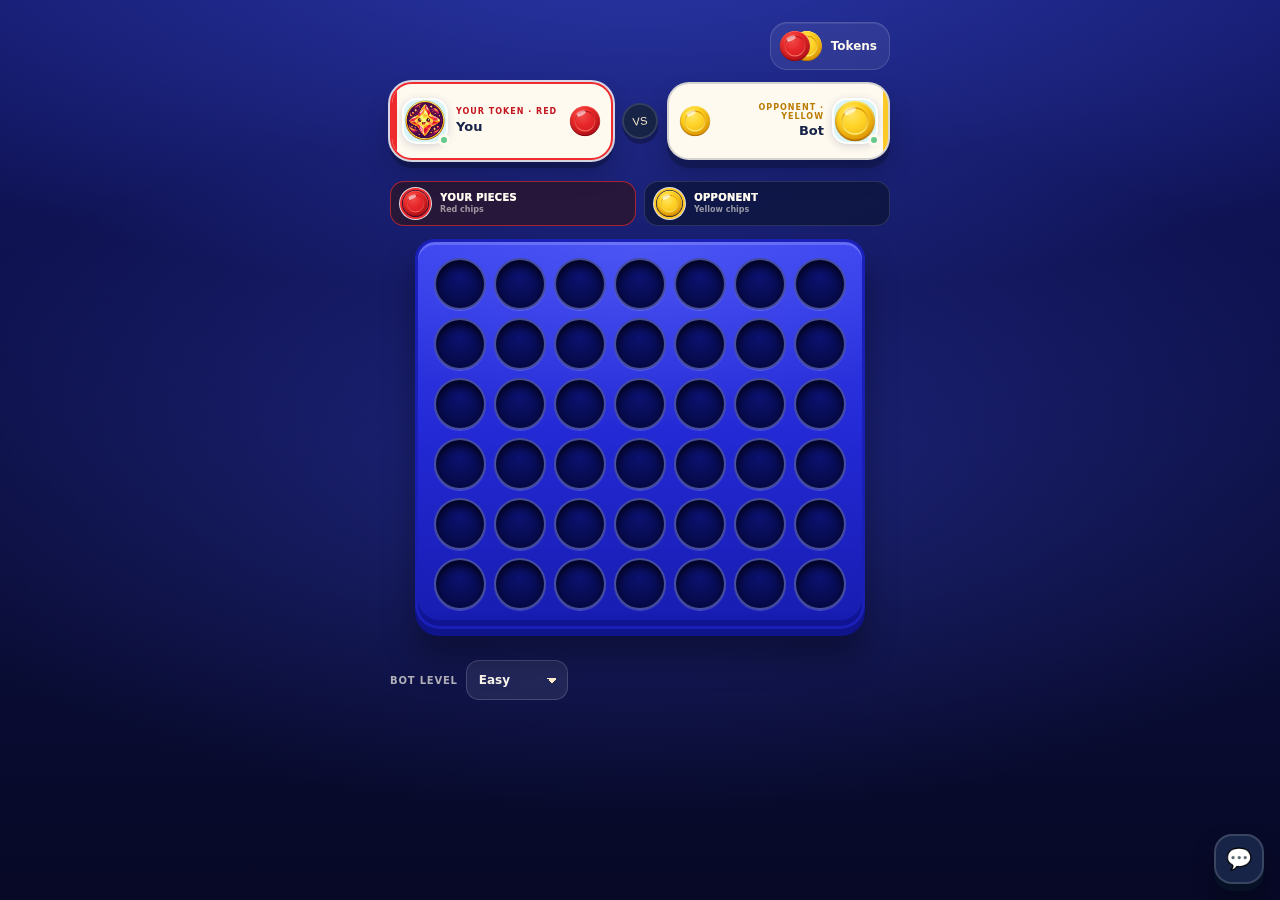
==== commit 09578620: "Add classic skin with red and yellow tokens, update styles and scripts for new design" ====
--- a/index.html
+++ b/index.html
@@ -6,7 +6,7 @@
 <meta name="theme-color" content="#13233f">
 <title>Pocket Four</title>
 <link rel="stylesheet" href="https://usions.com/usion-design-system.css">
-<link rel="stylesheet" href="style.css?v=25">
+<link rel="stylesheet" href="style.css?v=27">
 </head>
 
 <body>
@@ -100,6 +100,7 @@
   aria-label="Түргэн чат" aria-expanded="false" aria-controls="chatPicker">💬</button>
 <div id="chatPicker" class="chat-picker" aria-hidden="true">
   <div class="chat-picker-title">Түргэн чат</div>
+  <div class="chat-emojis" id="chatEmojis" role="group"></div>
   <div class="chat-phrases" id="chatPhrases"></div>
   <form id="customChatForm" class="custom-chat-form" hidden>
     <button id="customChatBack" class="custom-chat-back" type="button" aria-label="Back to quick chat">←</button>
@@ -147,7 +148,7 @@
 </div>
 
 <script src="https://usions.com/usion-sdk.js"></script>
-<script src="script.js?v=26"></script>
+<script src="script.js?v=28"></script>
 
 </body>
 </html>
--- a/style.css
+++ b/style.css
@@ -858,6 +858,10 @@
 }
 .chat-phrase:hover{background:rgba(255,255,255,.11)}
 .chat-phrase:active{transform:scale(.97)}
+.chat-emojis{display:grid;grid-template-columns:repeat(6,minmax(0,1fr));gap:6px;margin-bottom:9px;-webkit-user-select:none;user-select:none}
+.chat-emoji{min-width:0;min-height:42px;padding:0;border:1px solid rgba(255,255,255,.12);border-radius:12px;background:rgba(255,255,255,.07);font-size:24px;line-height:1;cursor:pointer;-webkit-user-select:none;user-select:none;-webkit-tap-highlight-color:transparent;touch-action:manipulation}
+.chat-emoji:hover{background:rgba(255,255,255,.14)}
+.chat-emoji:active{transform:scale(.92)}
 .chat-custom-toggle{grid-column:1/-1}
 .custom-chat-form{display:flex;gap:7px;margin-top:9px}
 .custom-chat-form[hidden]{display:none}
@@ -889,6 +893,7 @@
 .reaction-bubble.player-1{border-bottom-left-radius:3px}
 .reaction-bubble.player-2{border-bottom-right-radius:3px}
 .reaction-bubble.pop{opacity:1;transform:none}
+.reaction-bubble.is-emoji{padding:4px 10px;font-size:22px;line-height:1.15}
 .reaction-bubble.out{opacity:0;transform:translateY(-9px) scale(.94);transition:opacity .4s,transform .4s}
 
 @media (max-width:520px){
@@ -936,10 +941,66 @@
 @media (max-width:600px),(pointer:coarse){
   .chat-toggle.custom-mode{visibility:hidden;pointer-events:none}
   .chat-picker.custom-mode{right:max(8px,var(--safe-right));bottom:calc(var(--safe-bottom) + 8px + var(--chat-keyboard-inset));width:min(440px,calc(100vw - 16px));max-height:none;padding:8px;overflow:visible;transform-origin:bottom center}
-  .chat-picker.custom-mode .chat-picker-title,.chat-picker.custom-mode .chat-phrases{display:none}
+  .chat-picker.custom-mode .chat-picker-title,.chat-picker.custom-mode .chat-emojis, .chat-picker.custom-mode .chat-phrases{display:none}
   .chat-picker.custom-mode .custom-chat-form{margin:0}
 }
 
 @media (prefers-reduced-motion:reduce){
   *,*::before,*::after{animation-duration:.01ms!important;animation-iteration-count:1!important;scroll-behavior:auto!important;transition-duration:.01ms!important}
 }
+
+/* ── Classic skin (default): red vs yellow chips in a royal-blue board ── */
+body[data-skin="classic"]{
+  --blue:#ef2b2d;
+  --blue-deep:#c4161f;
+  --coral:#ffc928;
+  --coral-deep:#b97b00;
+  --board-light:#3b44f0;
+  --board-mid:#2329d4;
+  --board-deep:#171cb0;
+  --board-edge:#10148a;
+  --board-shadow:#0a0d5c;
+}
+body[data-skin="classic"] #board{
+  border-color:#1a1fb8;
+  background:
+    radial-gradient(120% 80% at 50% 0%,rgba(120,130,255,.28),transparent 60%),
+    linear-gradient(180deg,var(--board-light) 0%,var(--board-mid) 50%,var(--board-deep) 100%);
+  box-shadow:
+    inset 0 3px rgba(255,255,255,.18),
+    inset 0 -6px rgba(5,8,90,.35),
+    0 7px 0 var(--board-edge);
+}
+body[data-skin="classic"] .cell,
+body[data-skin="classic"] .cell[data-player]{
+  border:2px solid rgba(150,160,255,.45);
+  background:radial-gradient(circle at 50% 35%,#0c1270 0%,#060a4a 70%,#040733 100%);
+  box-shadow:
+    inset 0 6px 8px rgba(0,0,20,.8),
+    0 1px 0 rgba(255,255,255,.18);
+}
+body[data-skin="classic"] .cell::before{display:none}
+body[data-skin="classic"] .cell[data-player] .token-art,
+body[data-skin="classic"] .drop-disk[data-player] .token-art{
+  width:92%;
+  height:92%;
+  border:0;
+  outline:0;
+  filter:drop-shadow(0 3px 2px rgba(0,0,30,.55));
+}
+body[data-skin="classic"] .cell[data-owner]::after{display:none}
+body[data-skin="classic"] .cell.winner .token-art{filter:drop-shadow(0 0 8px #ffe680) drop-shadow(0 0 3px #fff3b0) brightness(1.08)}
+body[data-skin="classic"] .owner-token-frame{border-width:2px;border-style:solid;padding:0}
+body[data-skin="classic"] .owner-token-frame::after{display:none}
+body[data-skin="classic"]{
+  --night:#151a5e;
+  --night-deep:#0b0e3d;
+  background:
+    radial-gradient(ellipse 90% 55% at 50% 52%,rgba(70,86,255,.32) 0%,transparent 70%),
+    radial-gradient(ellipse 120% 70% at 50% -8%,#2a37a8 0%,transparent 60%),
+    linear-gradient(180deg,#121766 0%,#0b0e3d 55%,#070926 100%);
+  background-size:auto;
+  background-attachment:fixed;
+}
+html:has(body[data-skin="classic"]){background:#070926}
+body[data-skin="classic"] .room-glow{display:none}
